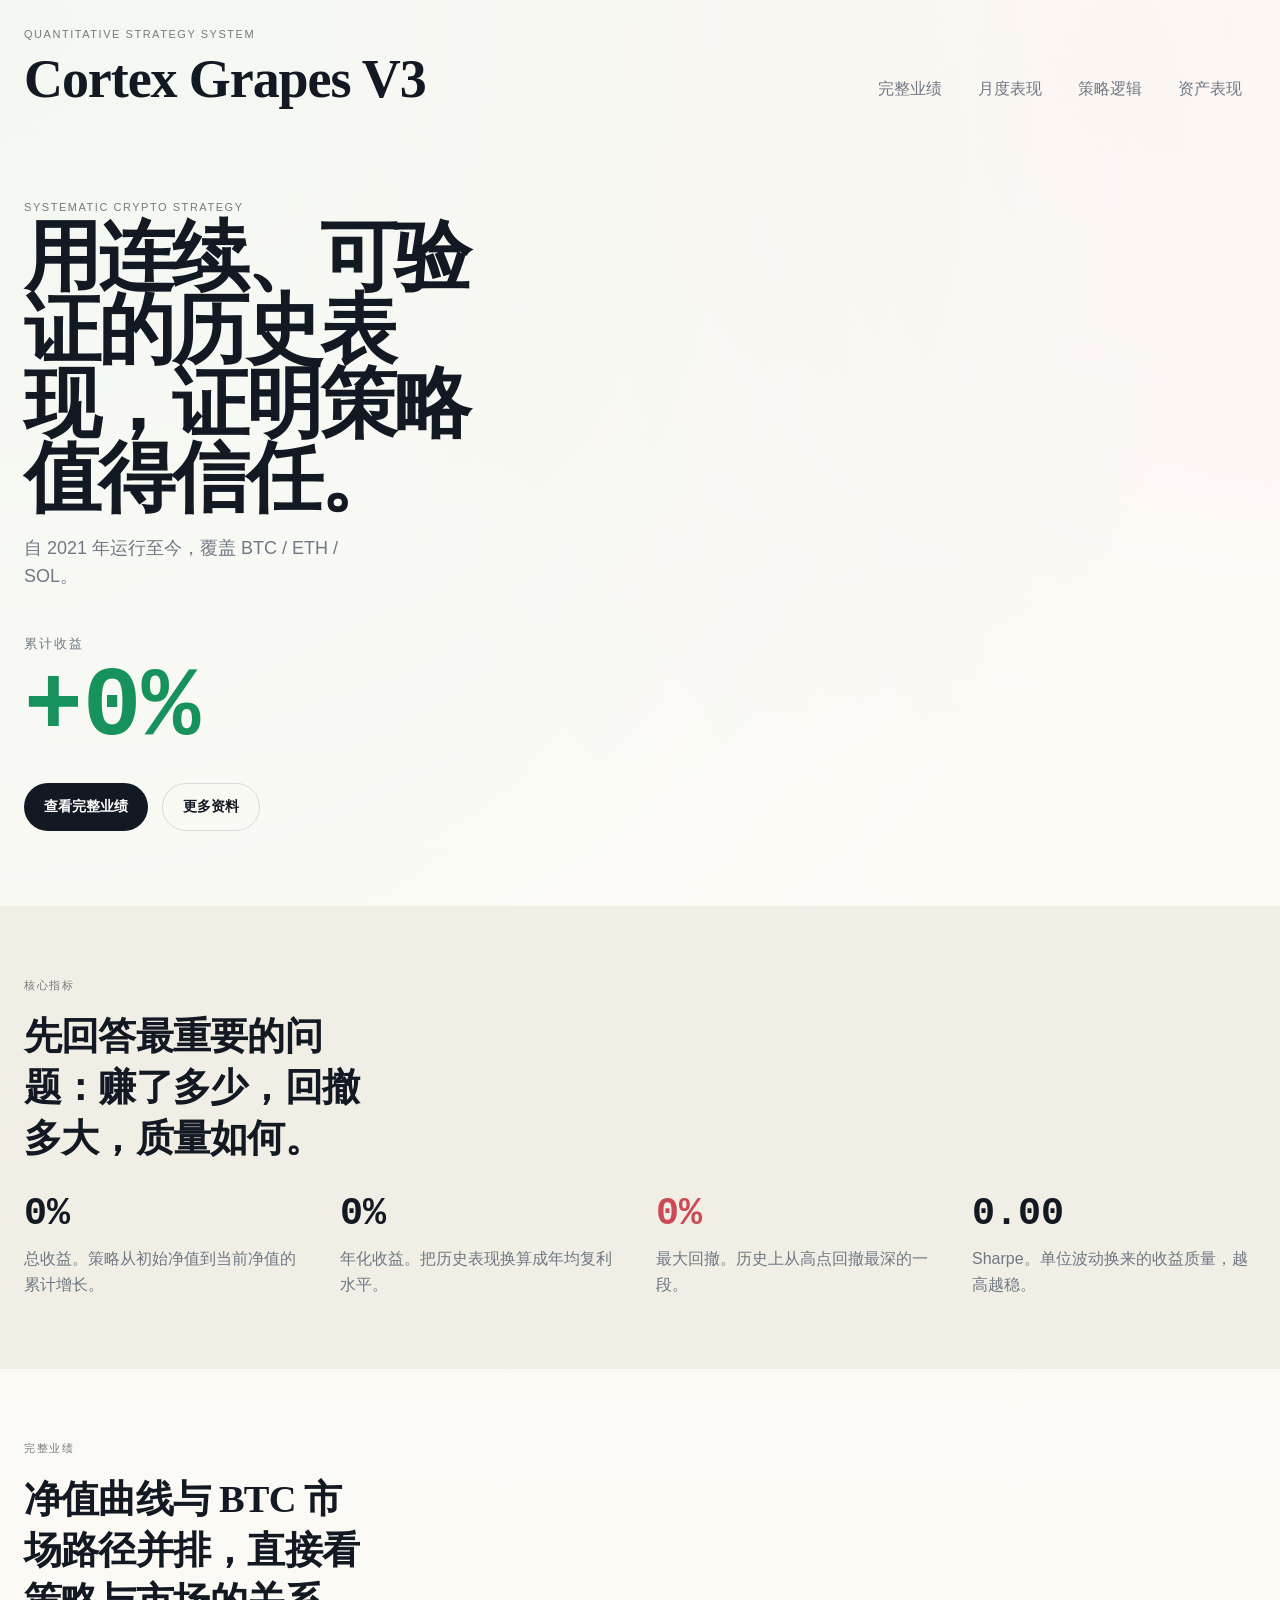
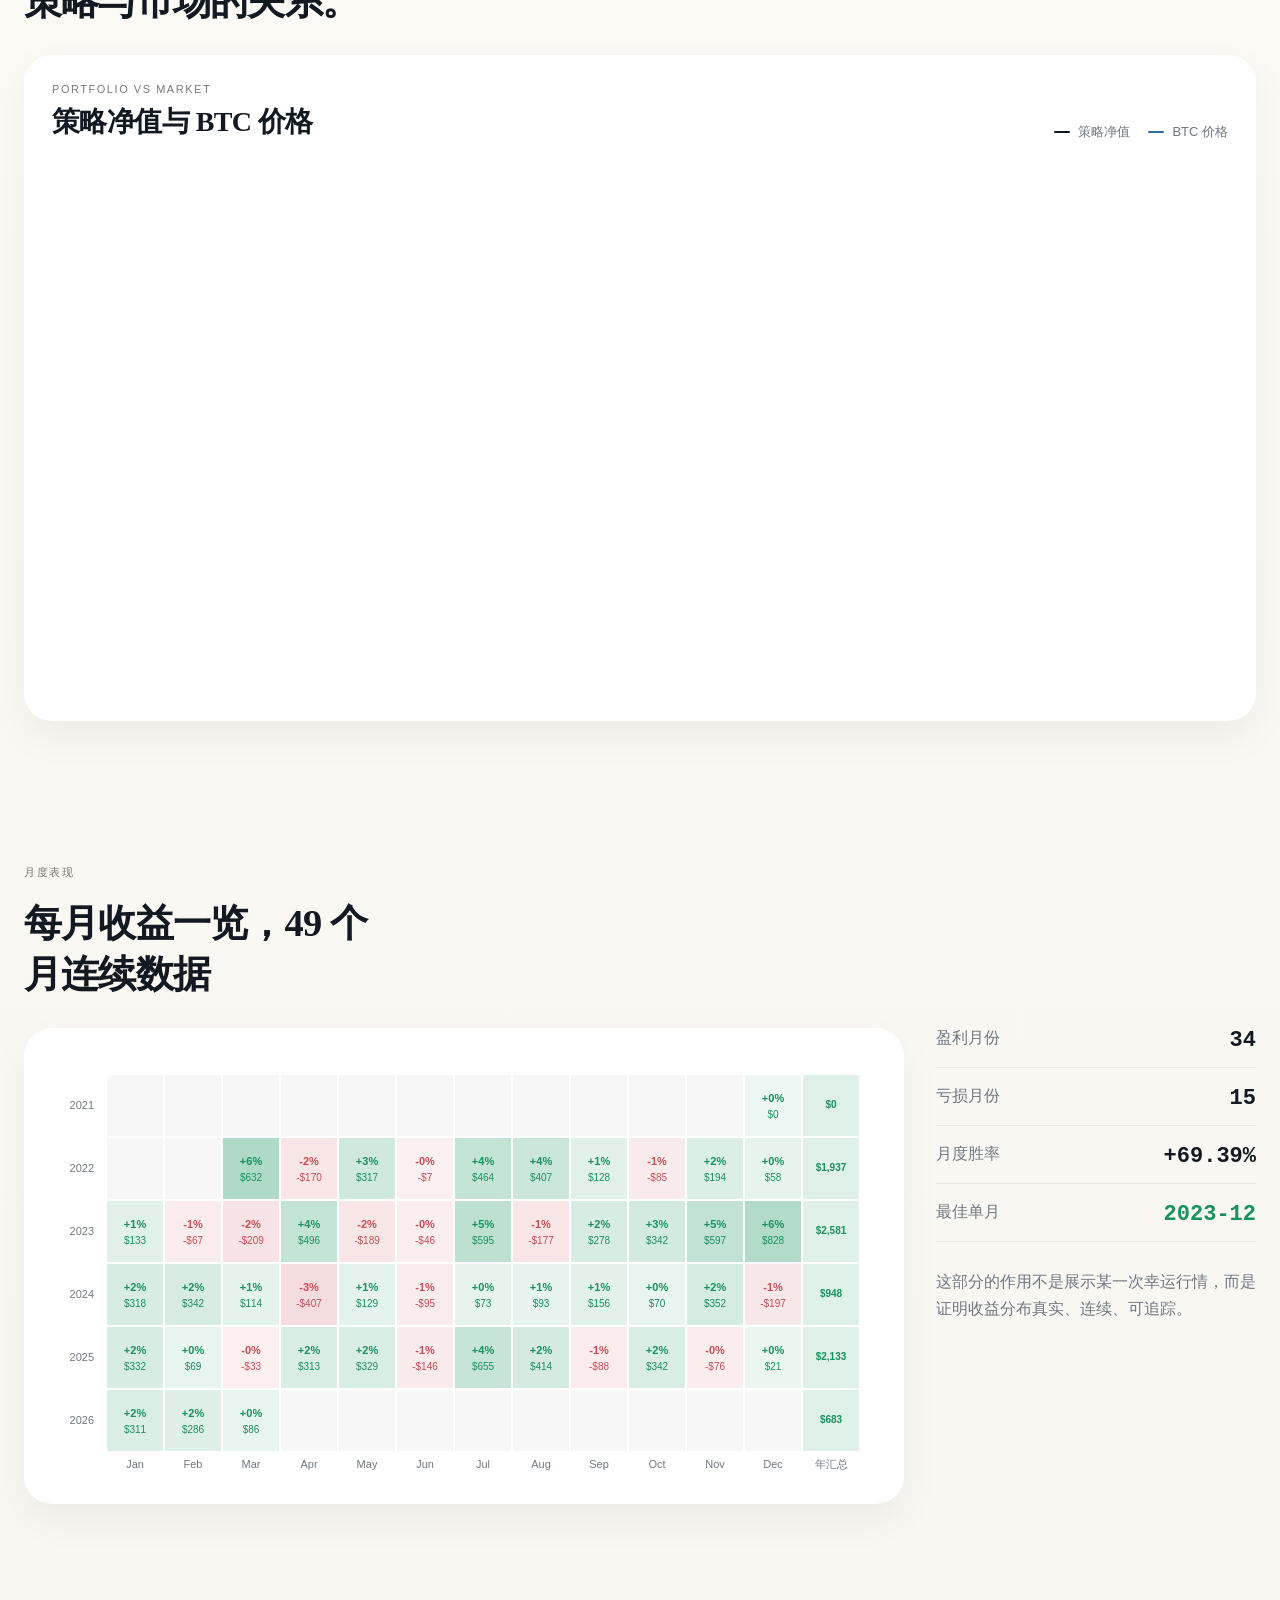
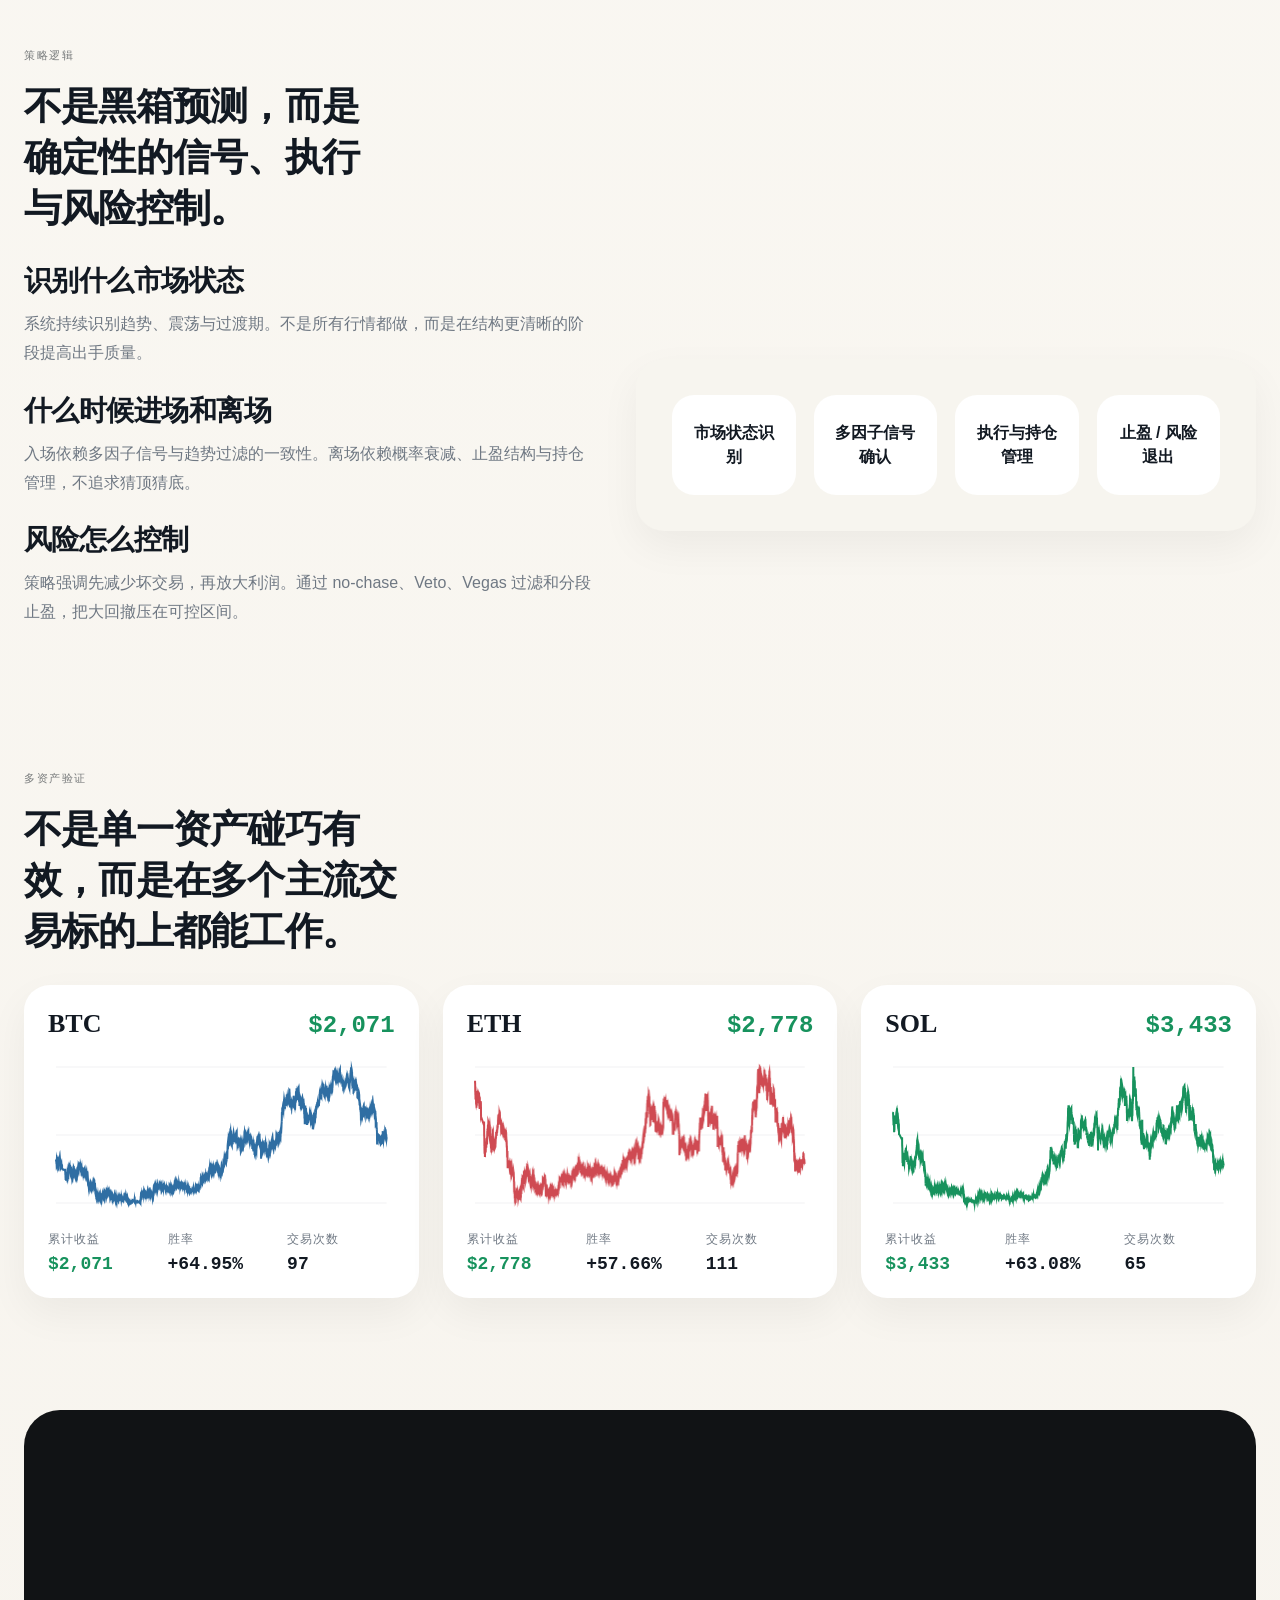
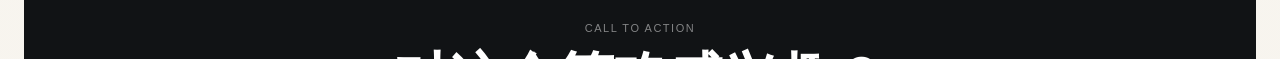
==== index.html @ c271233f "Deploy Cortex Grapes V3 website" ====
<!DOCTYPE html>
<html lang="zh-CN">
  <head>
    <meta charset="UTF-8" />
    <meta name="viewport" content="width=device-width, initial-scale=1.0" />
    <title>Cortex Grapes V3</title>
    <meta http-equiv="refresh" content="0; url=./dashboard/joint_backtest_overview.html" />
    <link rel="canonical" href="./dashboard/joint_backtest_overview.html" />
    <style>
      body {
        margin: 0;
        min-height: 100vh;
        display: grid;
        place-items: center;
        background: #faf8f3;
        color: #121922;
        font-family: "Avenir Next", "Segoe UI", sans-serif;
      }

      a {
        color: #121922;
      }
    </style>
  </head>
  <body>
    <p>Redirecting to <a href="./dashboard/joint_backtest_overview.html">Cortex Grapes V3</a>...</p>
  </body>
</html>
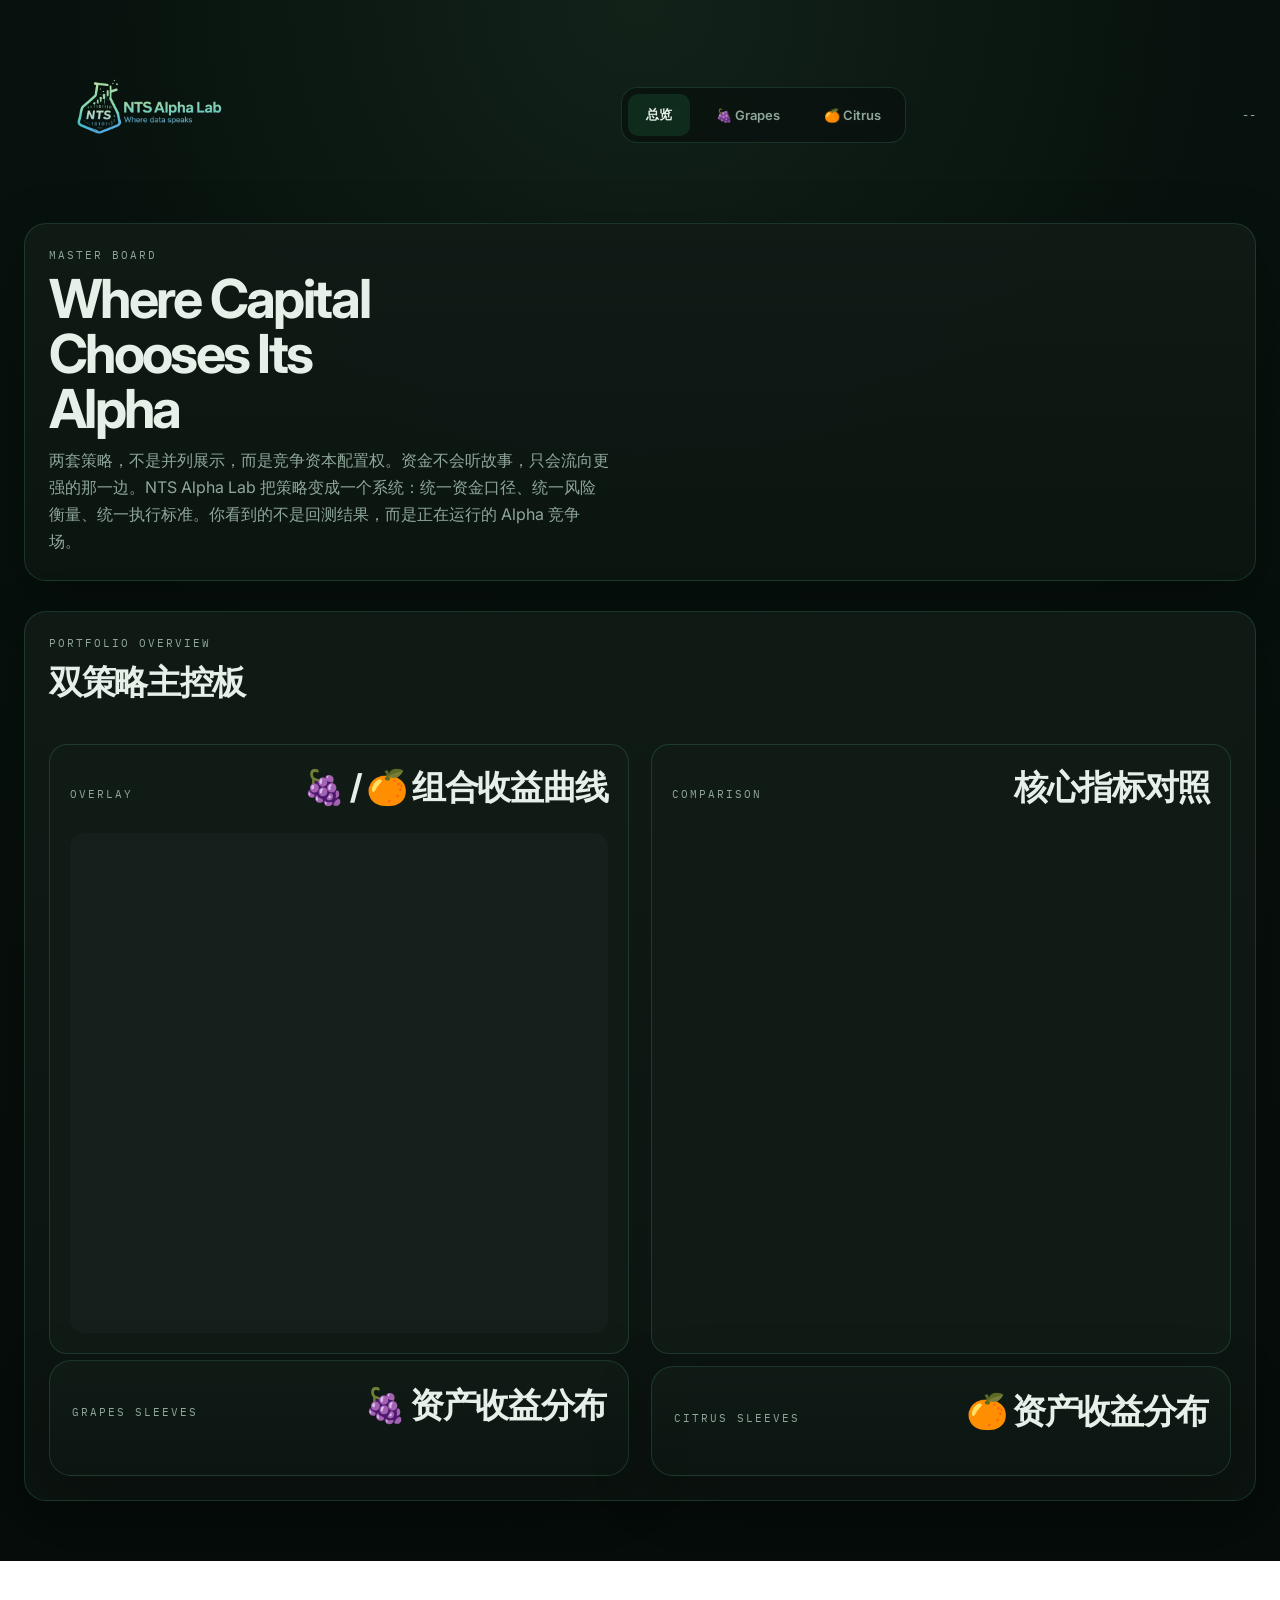
==== commit 8f3c47c0: "Refine Strategy OS branding, hero copy, and header layout" ====
--- a/index.html
+++ b/index.html
@@ -3,9 +3,9 @@
   <head>
     <meta charset="UTF-8" />
     <meta name="viewport" content="width=device-width, initial-scale=1.0" />
-    <title>Cortex Grapes V3</title>
-    <meta http-equiv="refresh" content="0; url=./dashboard/joint_backtest_overview.html" />
-    <link rel="canonical" href="./dashboard/joint_backtest_overview.html" />
+    <title>NTS Alpha Lab</title>
+    <meta http-equiv="refresh" content="0; url=./dashboard/strategy_os.html" />
+    <link rel="canonical" href="./dashboard/strategy_os.html" />
     <style>
       body {
         margin: 0;
@@ -23,6 +23,6 @@
     </style>
   </head>
   <body>
-    <p>Redirecting to <a href="./dashboard/joint_backtest_overview.html">Cortex Grapes V3</a>...</p>
+    <p>Redirecting to <a href="./dashboard/strategy_os.html">NTS Alpha Lab</a>...</p>
   </body>
 </html>
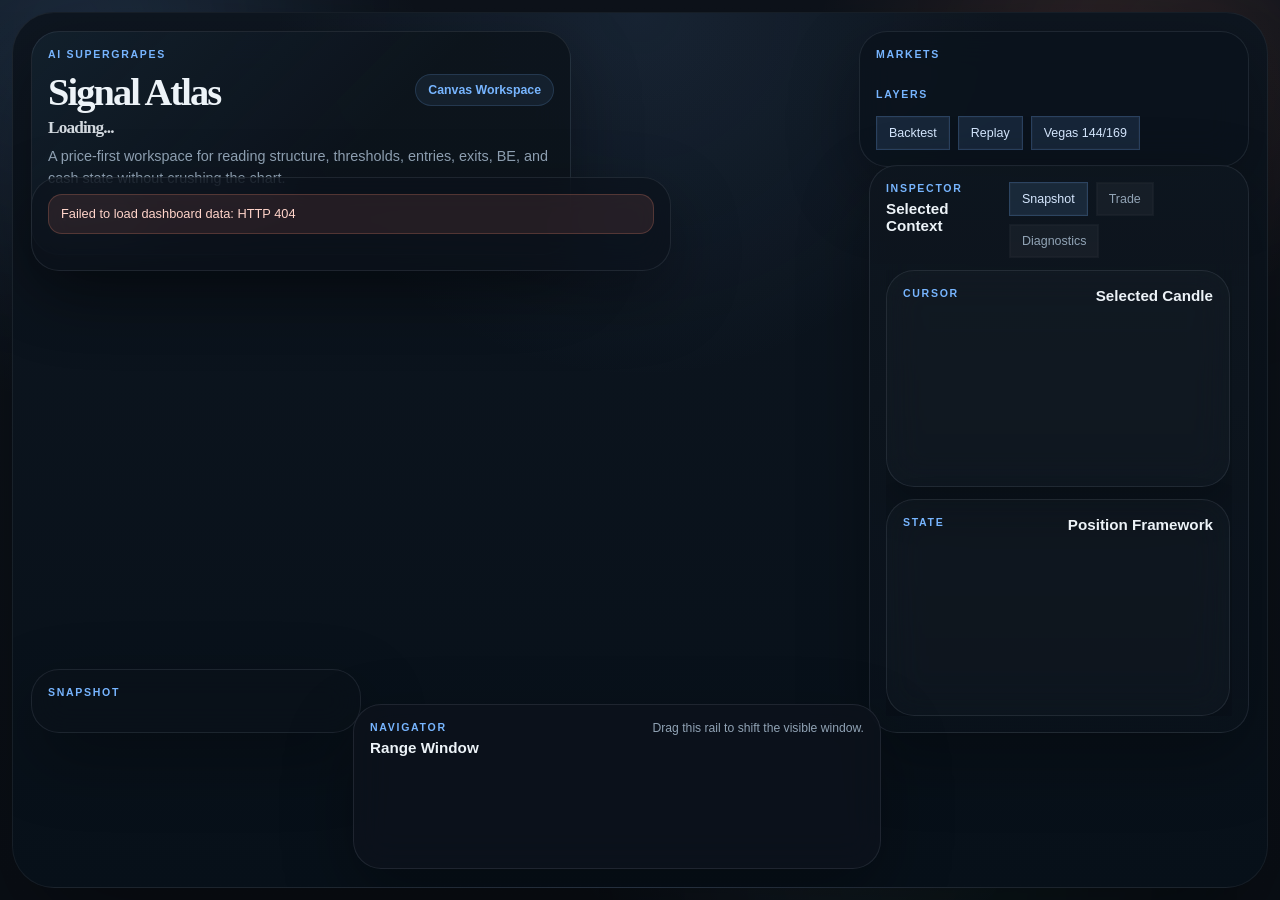
==== commit 9d612564: "Publish dashboard site entrypoint" ====
--- a/index.html
+++ b/index.html
@@ -4,8 +4,8 @@
     <meta charset="UTF-8" />
     <meta name="viewport" content="width=device-width, initial-scale=1.0" />
     <title>NTS Alpha Lab</title>
-    <meta http-equiv="refresh" content="0; url=./dashboard/strategy_os.html" />
-    <link rel="canonical" href="./dashboard/strategy_os.html" />
+    <meta http-equiv="refresh" content="0; url=./dashboard/index.html" />
+    <link rel="canonical" href="./dashboard/index.html" />
     <style>
       body {
         margin: 0;
@@ -23,6 +23,6 @@
     </style>
   </head>
   <body>
-    <p>Redirecting to <a href="./dashboard/strategy_os.html">NTS Alpha Lab</a>...</p>
+    <p>Redirecting to <a href="./dashboard/index.html">NTS Alpha Lab</a>...</p>
   </body>
 </html>
